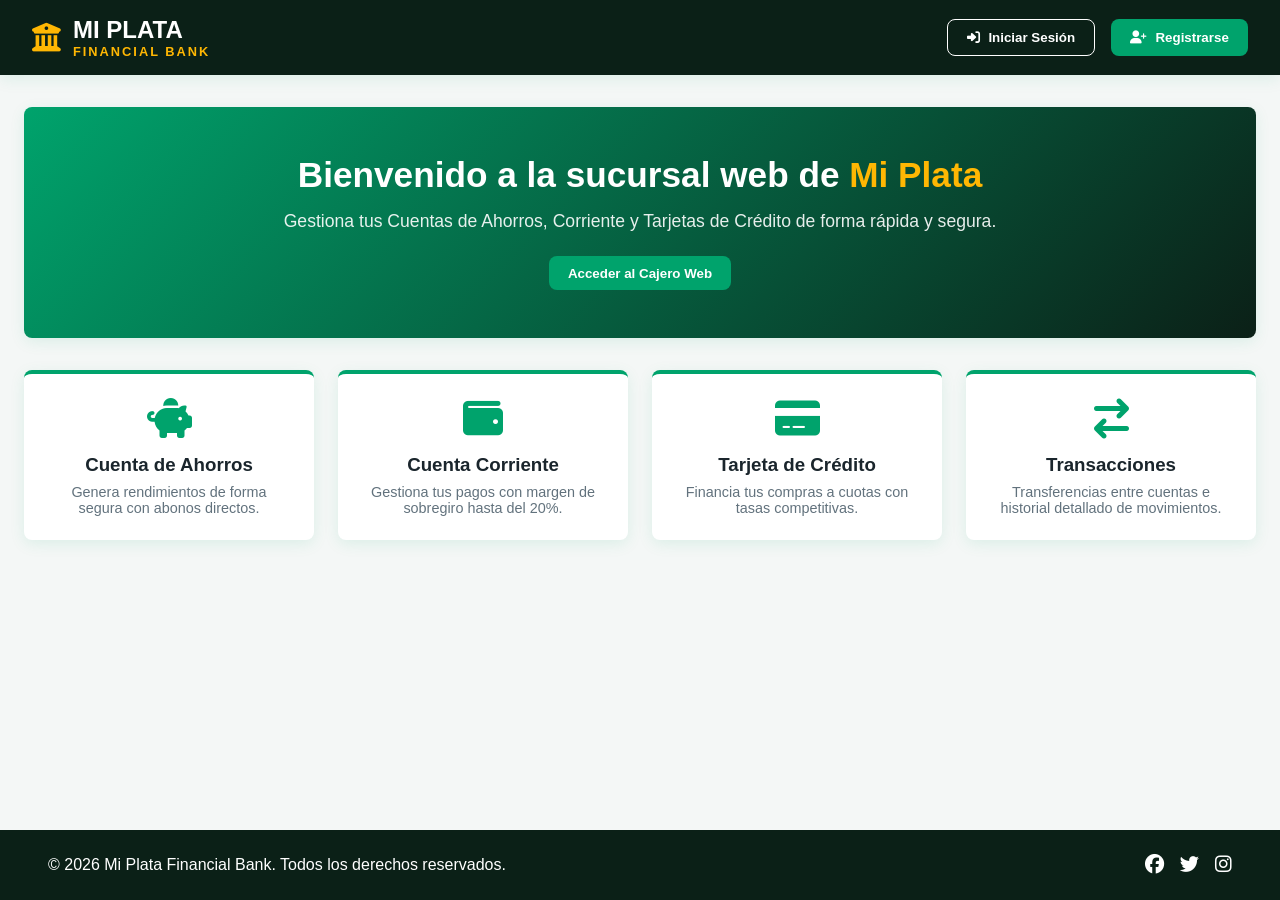
==== index.html @ 76e8a9fe "Agrego HTML y CSS clasificando nuestro color predominante como verde esmeralda" ====
<!DOCTYPE html>
<html lang="es">
<head>
    <meta charset="UTF-8">
    <meta name="viewport" content="width=device-width, initial-scale=1.0">
    <title>Mi Plata - Financial Bank</title>
    <link rel="stylesheet" href="styles.css">
    <!-- Iconos de FontAwesome -->
    <link rel="stylesheet" href="https://cdnjs.cloudflare.com/ajax/libs/font-awesome/6.4.0/css/all.min.css">
</head>
<body>

    <!-- Header / Navbar -->
    <header class="main-header">
        <div class="logo-container">
            <i class="fa-solid fa-building-columns logo-icon"></i>
            <h1>MI PLATA <span>FINANCIAL BANK</span></h1>
        </div>
        <nav class="main-nav">
            <button id="btn-nav-login" class="btn btn-outline"><i class="fa-solid fa-right-to-bracket"></i> Iniciar Sesión</button>
            <button id="btn-nav-register" class="btn btn-primary"><i class="fa-solid fa-user-plus"></i> Registrarse</button>
        </nav>
    </header>

    <!-- Contenido Principal (Landing & App) -->
    <main class="main-container">

        <!-- Banner Principal (Hero - Maqueta Desktop Banner) -->
        <section id="hero-section" class="hero-card">
            <div class="hero-content">
                <h2>Bienvenido a la sucursal web de <span>Mi Plata</span></h2>
                <p>Gestiona tus Cuentas de Ahorros, Corriente y Tarjetas de Crédito de forma rápida y segura.</p>
                <div class="hero-actions">
                    <button class="btn btn-lg btn-primary" onclick="mostrarSeccion('login-section')">Acceder al Cajero Web</button>
                </div>
            </div>
        </section>

        <!-- Grilla de Accesos Rápida (Maqueta: 4 bloques inferiores) -->
        <section id="services-grid" class="services-grid">
            <div class="service-card">
                <i class="fa-solid fa-piggy-bank service-icon"></i>
                <h3>Cuenta de Ahorros</h3>
                <p>Genera rendimientos de forma segura con abonos directos.</p>
            </div>
            <div class="service-card">
                <i class="fa-solid fa-wallet service-icon"></i>
                <h3>Cuenta Corriente</h3>
                <p>Gestiona tus pagos con margen de sobregiro hasta del 20%.</p>
            </div>
            <div class="service-card">
                <i class="fa-solid fa-credit-card service-icon"></i>
                <h3>Tarjeta de Crédito</h3>
                <p>Financia tus compras a cuotas con tasas competitivas.</p>
            </div>
            <div class="service-card">
                <i class="fa-solid fa-arrow-right-arrow-left service-icon"></i>
                <h3>Transacciones</h3>
                <p>Transferencias entre cuentas e historial detallado de movimientos.</p>
            </div>
        </section>

        <!-- Módulo de Autenticación (Login) -->
        <section id="login-section" class="auth-card hidden">
            <h2><i class="fa-solid fa-lock"></i> Iniciar Sesión</h2>
            <form id="form-login">
                <div class="form-group">
                    <label for="login-usuario">Nombre de Usuario</label>
                    <input type="text" id="login-usuario" required placeholder="Ingresa tu usuario">
                </div>
                <div class="form-group">
                    <label for="login-password">Contraseña</label>
                    <input type="password" id="login-password" required placeholder="Ingresa tu contraseña">
                </div>
                <div class="intentos-info">
                    <span>Intentos restantes: <strong id="contador-intentos">3</strong></span>
                </div>
                <button type="submit" class="btn btn-primary btn-block">Ingresar</button>
            </form>
            <p class="auth-switch">¿No tienes cuenta? <a href="#" id="link-to-register">Regístrate aquí</a></p>
        </section>

        <!-- Módulo de Registro -->
        <section id="register-section" class="auth-card hidden">
            <h2><i class="fa-solid fa-user-plus"></i> Registro de Cliente</h2>
            <form id="form-register">
                <div class="form-group">
                    <label for="reg-nombre">Nombre Completo</label>
                    <input type="text" id="reg-nombre" required placeholder="Ej: Juan Pérez">
                </div>
                <div class="form-group">
                    <label for="reg-id">Número de Identificación (Cédula / Pasaporte)</label>
                    <input type="text" id="reg-id" required placeholder="Ej: 1012345678">
                </div>
                <div class="form-group">
                    <label for="reg-celular">Teléfono Celular</label>
                    <input type="tel" id="reg-celular" required placeholder="Ej: 3001234567">
                </div>
                <div class="form-group">
                    <label for="reg-usuario">Nombre de Usuario</label>
                    <input type="text" id="reg-usuario" required placeholder="Crea un usuario único">
                </div>
                <div class="form-group">
                    <label for="reg-password">Contraseña</label>
                    <input type="password" id="reg-password" required placeholder="Mínimo 4 caracteres">
                </div>
                <div class="form-group">
                    <label for="reg-password-confirm">Confirmar Contraseña</label>
                    <input type="password" id="reg-password-confirm" required placeholder="Repite tu contraseña">
                </div>
                <button type="submit" class="btn btn-primary btn-block">Crear Cuenta Bancaria</button>
            </form>
            <p class="auth-switch">¿Ya tienes cuenta? <a href="#" id="link-to-login">Inicia sesión</a></p>
        </section>

        <!-- Panel del Cajero (Transacciones) -->
        <section id="cajero-section" class="cajero-container hidden">
            <div class="welcome-header">
                <h2>Bienvenido, <span id="cliente-nombre-display">Usuario</span></h2>
                <button id="btn-logout" class="btn btn-danger btn-sm"><i class="fa-solid fa-power-off"></i> Cerrar Sesión</button>
            </div>

            <!-- Resumen de Productos -->
            <div class="productos-grid">
                <div class="producto-card">
                    <h3>Cuenta de Ahorros</h3>
                    <p class="producto-numero" id="ahorros-num">N° --</p>
                    <p class="producto-saldo">Saldo: <strong id="ahorros-saldo">$0.00</strong></p>
                </div>
                <div class="producto-card">
                    <h3>Cuenta Corriente</h3>
                    <p class="producto-numero" id="corriente-num">N° --</p>
                    <p class="producto-saldo">Saldo: <strong id="corriente-saldo">$0.00</strong></p>
                </div>
                <div class="producto-card">
                    <h3>Tarjeta de Crédito</h3>
                    <p class="producto-numero" id="tarjeta-num">N° --</p>
                    <p class="producto-saldo">Deuda: <strong id="tarjeta-deuda">$0.00</strong> / Cupo: <span id="tarjeta-cupo">$0.00</span></p>
                </div>
            </div>

            <!-- Menú de Operaciones -->
            <div class="operaciones-panel">
                <h3>Panel de Operaciones</h3>
                <div class="operaciones-buttons">
                    <button class="btn btn-secondary" onclick="mostrarOperacion('consignar')"><i class="fa-solid fa-money-bill-wave"></i> Consignar</button>
                    <button class="btn btn-secondary" onclick="mostrarOperacion('retirar')"><i class="fa-solid fa-hand-holding-dollar"></i> Retirar</button>
                    <button class="btn btn-secondary" onclick="mostrarOperacion('transferir')"><i class="fa-solid fa-arrows-rotate"></i> Transferir</button>
                    <button class="btn btn-secondary" onclick="mostrarOperacion('compra-tarjeta')"><i class="fa-solid fa-cart-shopping"></i> Comprar con Tarjeta</button>
                    <button class="btn btn-secondary" onclick="mostrarOperacion('movimientos')"><i class="fa-solid fa-list-check"></i> Ver Movimientos</button>
                </div>
            </div>

            <!-- Area Dinámica de Formularios de Operación -->
            <div id="operacion-area" class="operacion-card hidden">
                <!-- Se llena dinámicamente con JavaScript -->
            </div>

            <!-- Contenedor del Historial de Movimientos -->
            <div id="historial-area" class="historial-card hidden">
                <h3>Historial de Movimientos</h3>
                <div class="table-responsive">
                    <table class="table">
                        <thead>
                            <tr>
                                <th>Fecha y Hora</th>
                                <th>Tipo de Transacción</th>
                                <th>Monto</th>
                            </tr>
                        </thead>
                        <tbody id="tabla-movimientos-body">
                            <!-- Filas inyectadas con JS -->
                        </tbody>
                    </table>
                </div>
            </div>
        </section>

    </main>

    <!-- Footer Corporativo -->
    <footer class="main-footer">
        <p>&copy; 2026 Mi Plata Financial Bank. Todos los derechos reservados.</p>
        <div class="social-links">
            <a href="#"><i class="fa-brands fa-facebook"></i></a>
            <a href="#"><i class="fa-brands fa-twitter"></i></a>
            <a href="#"><i class="fa-brands fa-instagram"></i></a>
        </div>
    </footer>

    <!-- Scripts JS -->
    <script src="js/models.js"></script>
    <script src="js/app.js"></script>
</body>
</html>
---- styles.css ----
/* Variables de Color - Paleta Mi Plata Esmeralda Cohesiva */
:root {
    --primary-color: #00A36C;         /* Tu verde esmeralda principal */
    --primary-hover: #008055;         /* Verde oscuro al pasar el cursor */
    --secondary-color: #FFB703;       /* Dorado/Ámbar para detalles/tarjetas */
    --accent-color: #00C885;          /* Verde brillante para resaltados */
    
    /* CAMBIO AQUÍ: Verde noche profundo en lugar de azul */
    --dark-bg: #0B2017;               /* Fondo del Header y Footer */
    
    --light-bg: #F4F7F6;              /* Fondo general de la página */
    --card-bg: #FFFFFF;               /* Fondo de tarjetas */
    --text-color: #1A252C;            /* Texto principal */
    --text-light: #62727D;           /* Texto secundario */
    --success-color: #2A9D8F;         /* Éxito */
    --danger-color: #E76F51;          /* Errores/Bloqueos */
    --border-radius: 8px;
    --shadow: 0 4px 15px rgba(0, 163, 108, 0.1);
}

* {
    margin: 0;
    padding: 0;
    box-sizing: border-box;
    font-family: 'Segoe UI', Tahoma, Geneva, Verdana, sans-serif;
}

body {
    background-color: var(--light-bg);
    color: var(--text-color);
    display: flex;
    flex-direction: column;
    min-height: 100vh;
}

/* Header / Navigation */
.main-header {
    background-color: var(--dark-bg);
    color: white;
    padding: 1rem 2rem;
    display: flex;
    justify-content: space-between;
    align-items: center;
    box-shadow: var(--shadow);
}

.logo-container {
    display: flex;
    align-items: center;
    gap: 0.75rem;
}

.logo-icon {
    font-size: 1.8rem;
    color: var(--secondary-color);
}

.logo-container h1 {
    font-size: 1.5rem;
    font-weight: 700;
}

.logo-container h1 span {
    font-size: 0.8rem;
    display: block;
    color: var(--secondary-color);
    letter-spacing: 2px;
}

.main-nav {
    display: flex;
    gap: 1rem;
}

/* Botones */
.btn {
    padding: 0.6rem 1.2rem;
    border: none;
    border-radius: var(--border-radius);
    font-weight: 600;
    cursor: pointer;
    transition: all 0.3s ease;
    display: inline-flex;
    align-items: center;
    gap: 0.5rem;
}

.btn-primary { background-color: var(--primary-color); color: white; }
.btn-primary:hover { background-color: #05101b; }

.btn-secondary { background-color: var(--accent-color); color: white; }
.btn-secondary:hover { background-color: #d88239; }

.btn-outline { background-color: transparent; border: 1px solid white; color: white; }
.btn-outline:hover { background-color: white; color: var(--dark-bg); }

.btn-danger { background-color: var(--danger-color); color: white; }

.btn-block { width: 100%; justify-content: center; }

/* Layout Principal */
.main-container {
    flex: 1;
    max-width: 1400px;
    width: 100%;
    margin: 2rem auto;
    padding: 0 1.5rem;
}

/* Hero Section (Banner) */
.hero-card {
    background: linear-gradient(135deg, var(--primary-color), var(--dark-bg));
    color: white;
    padding: 3rem;
    border-radius: var(--border-radius);
    text-align: center;
    margin-bottom: 2rem;
    box-shadow: var(--shadow);
}

.hero-content h2 { font-size: 2.2rem; margin-bottom: 1rem; }
.hero-content h2 span { color: var(--secondary-color); }
.hero-content p { font-size: 1.1rem; margin-bottom: 1.5rem; opacity: 0.9; }

/* Grilla de Servicios (4 Bloques según maqueta) */
.services-grid {
    display: grid;
    grid-template-columns: repeat(4, 1fr);
    gap: 1.5rem;
    margin-bottom: 2rem;
}

.service-card {
    background-color: var(--card-bg);
    padding: 1.5rem;
    border-radius: var(--border-radius);
    text-align: center;
    box-shadow: var(--shadow);
    border-top: 4px solid var(--primary-color);
}

.service-icon {
    font-size: 2.5rem;
    color: var(--primary-color);
    margin-bottom: 1rem;
}

.service-card h3 { margin-bottom: 0.5rem; }
.service-card p { color: var(--text-light); font-size: 0.9rem; }

/* Módulos de Autenticación */
.auth-card {
    max-width: 450px;
    margin: 2rem auto;
    background-color: var(--card-bg);
    padding: 2.5rem;
    border-radius: var(--border-radius);
    box-shadow: var(--shadow);
}

.auth-card h2 { text-align: center; margin-bottom: 1.5rem; color: var(--primary-color); }

.form-group { margin-bottom: 1.2rem; }
.form-group label { display: block; margin-bottom: 0.4rem; font-weight: 600; font-size: 0.9rem; }
.form-group input, .form-group select {
    width: 100%;
    padding: 0.75rem;
    border: 1px solid #ccc;
    border-radius: var(--border-radius);
    font-size: 1rem;
}

.intentos-info { text-align: right; margin-bottom: 1rem; font-size: 0.85rem; color: var(--danger-color); }
.auth-switch { text-align: center; margin-top: 1rem; font-size: 0.9rem; }

/* Cajero Web / Dashboard */
.cajero-container { display: flex; flex-direction: column; gap: 1.5rem; }

.welcome-header {
    display: flex;
    justify-content: space-between;
    align-items: center;
    background: var(--card-bg);
    padding: 1rem 1.5rem;
    border-radius: var(--border-radius);
    box-shadow: var(--shadow);
}

.productos-grid {
    display: grid;
    grid-template-columns: repeat(3, 1fr);
    gap: 1.5rem;
}

.producto-card {
    background: var(--card-bg);
    padding: 1.5rem;
    border-radius: var(--border-radius);
    box-shadow: var(--shadow);
    border-left: 5px solid var(--accent-color);
}

.operaciones-panel {
    background: var(--card-bg);
    padding: 1.5rem;
    border-radius: var(--border-radius);
    box-shadow: var(--shadow);
}

.operaciones-buttons {
    display: flex;
    gap: 1rem;
    flex-wrap: wrap;
    margin-top: 1rem;
}

.operacion-card, .historial-card {
    background: var(--card-bg);
    padding: 1.5rem;
    border-radius: var(--border-radius);
    box-shadow: var(--shadow);
}

.table {
    width: 100%;
    border-collapse: collapse;
    margin-top: 1rem;
}

.table th, .table td {
    padding: 0.75rem;
    border-bottom: 1px solid #eee;
    text-align: left;
}

.table th { background-color: var(--light-bg); }

.hidden { display: none !important; }

/* Footer */
.main-footer {
    background-color: var(--dark-bg);
    color: white;
    text-align: center;
    padding: 1.5rem;
    margin-top: auto;
    display: flex;
    justify-content: space-between;
    align-items: center;
    padding: 1.5rem 3rem;
}

.social-links { display: flex; gap: 1rem; }
.social-links a { color: white; font-size: 1.2rem; }

/* ====================================================== */
/* RESPONSIVIDAD SEGÚN MAQUETA (Desktop, Tablet, Smartphone) */
/* ====================================================== */

/* Tablet (hasta 786px) - Según imagen adjunta */
@media (max-width: 786px) {
    .services-grid { grid-template-columns: repeat(2, 1fr); }
    .productos-grid { grid-template-columns: 1fr; }
    .main-header { flex-direction: column; gap: 1rem; text-align: center; }
    .main-footer { flex-direction: column; gap: 1rem; }
}

/* Smartphone (hasta 460px) - Según imagen adjunta */
@media (max-width: 460px) {
    .services-grid { grid-template-columns: 1fr; }
    .operaciones-buttons { flex-direction: column; }
    .operaciones-buttons .btn { width: 100%; }
    .hero-card { padding: 1.5rem; }
    .hero-content h2 { font-size: 1.5rem; }
}
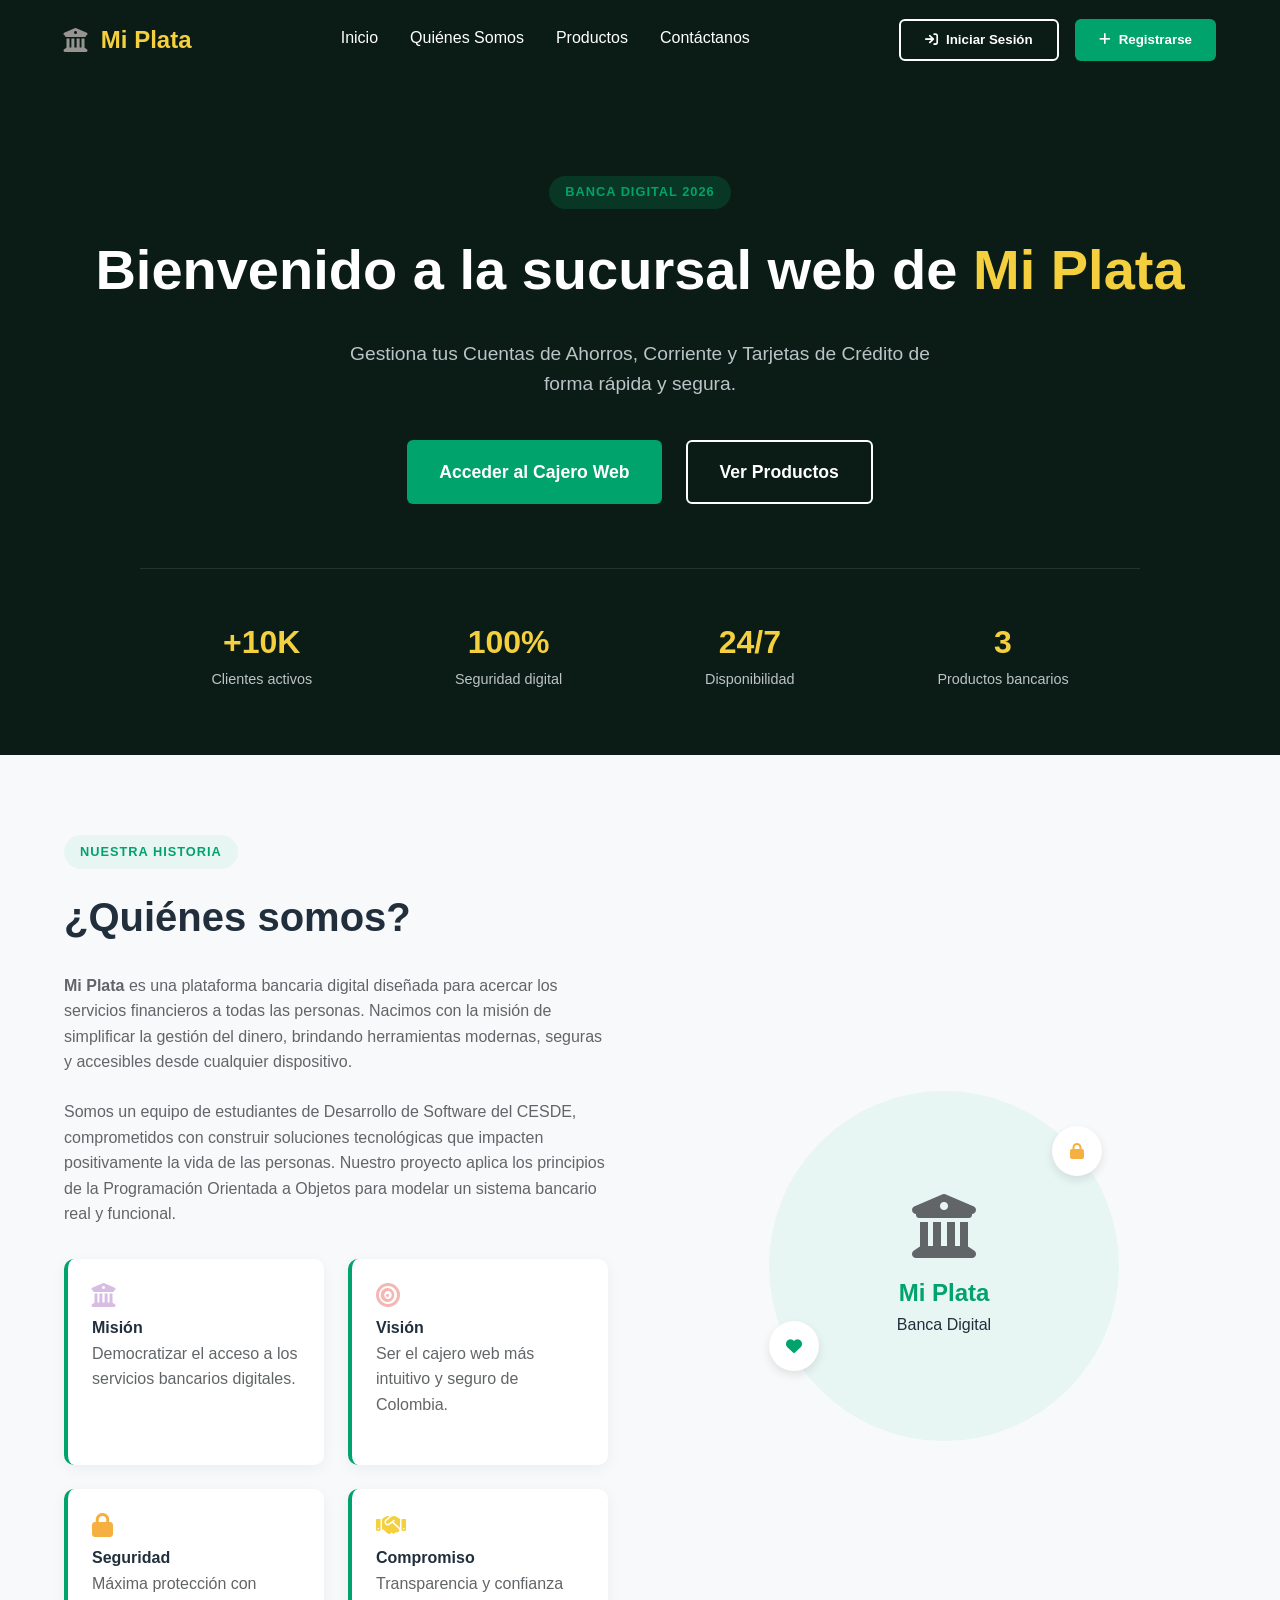
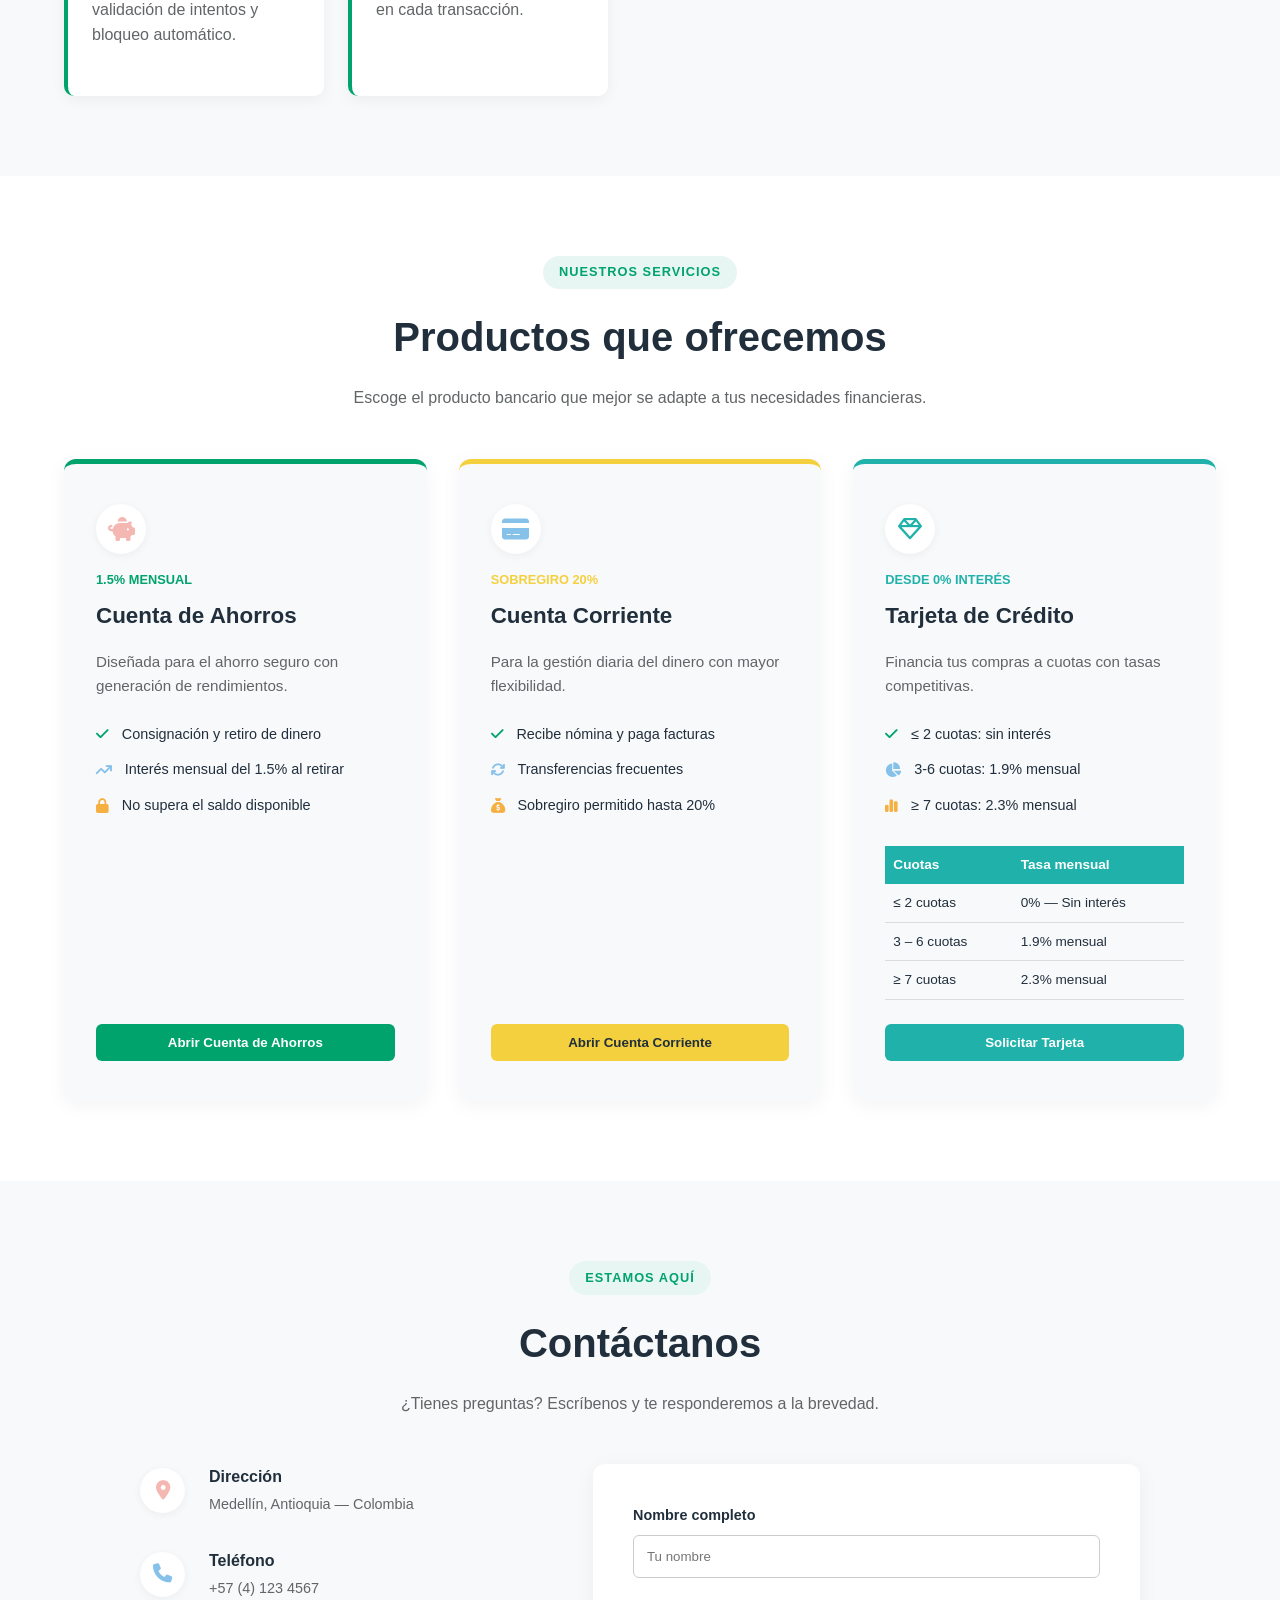
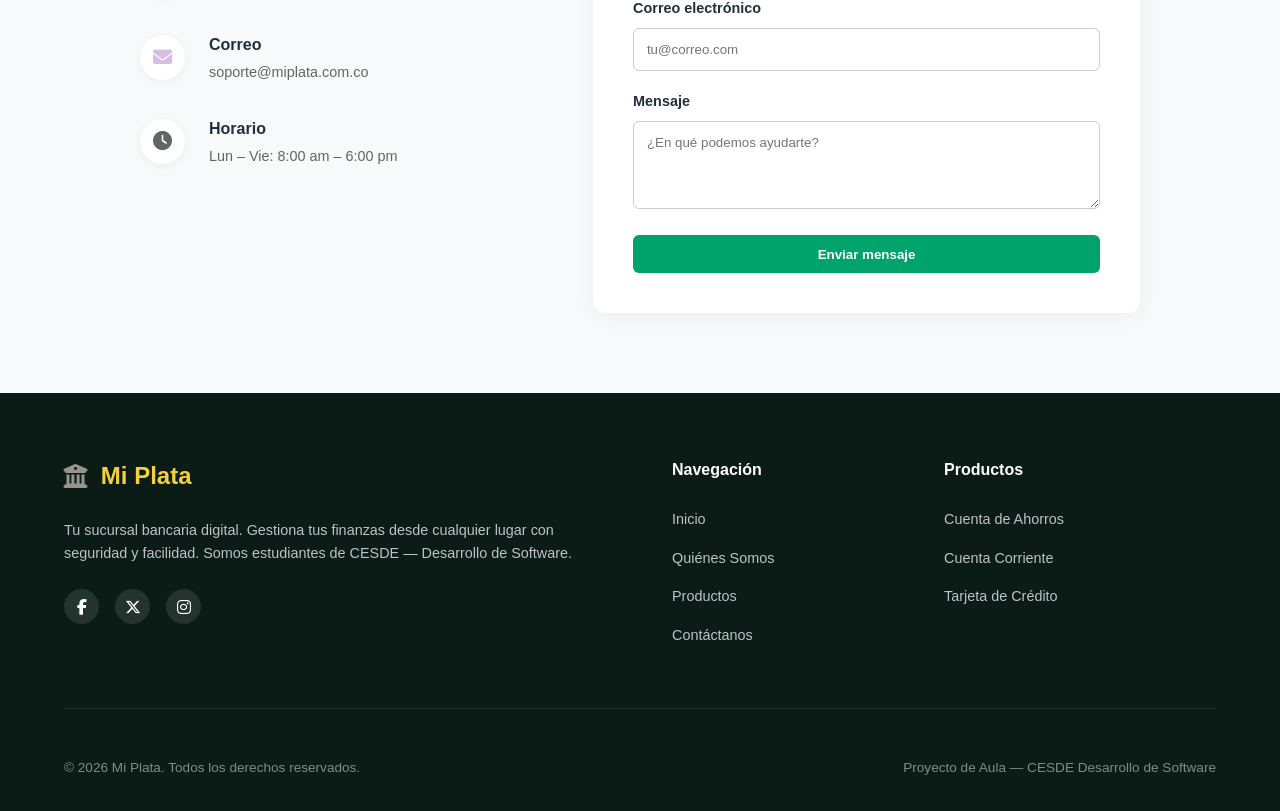
==== commit 173fdd48: "Modificacion de codigo html y estilos CSS" ====
--- a/index.html
+++ b/index.html
@@ -3,192 +3,272 @@
 <head>
     <meta charset="UTF-8">
     <meta name="viewport" content="width=device-width, initial-scale=1.0">
-    <title>Mi Plata - Financial Bank</title>
+    <title>Mi Plata - Banca Digital</title>
     <link rel="stylesheet" href="styles.css">
-    <!-- Iconos de FontAwesome -->
+    <!-- FontAwesome para los íconos idénticos al Figma -->
     <link rel="stylesheet" href="https://cdnjs.cloudflare.com/ajax/libs/font-awesome/6.4.0/css/all.min.css">
 </head>
 <body>
 
-    <!-- Header / Navbar -->
-    <header class="main-header">
-        <div class="logo-container">
-            <i class="fa-solid fa-building-columns logo-icon"></i>
-            <h1>MI PLATA <span>FINANCIAL BANK</span></h1>
-        </div>
-        <nav class="main-nav">
-            <button id="btn-nav-login" class="btn btn-outline"><i class="fa-solid fa-right-to-bracket"></i> Iniciar Sesión</button>
-            <button id="btn-nav-register" class="btn btn-primary"><i class="fa-solid fa-user-plus"></i> Registrarse</button>
+    <!-- NAVEGACIÓN -->
+    <header class="navbar">
+        <div class="logo">
+            <i class="fa-solid fa-building-columns"></i>
+            <span>Mi Plata</span>
+        </div>
+        <nav class="nav-links">
+            <a href="#inicio">Inicio</a>
+            <a href="#quienes-somos">Quiénes Somos</a>
+            <a href="#productos">Productos</a>
+            <a href="#contactanos">Contáctanos</a>
         </nav>
+        <div class="nav-buttons">
+            <button class="btn btn-outline" id="btn-iniciar-sesion"><i class="fa-solid fa-arrow-right-to-bracket"></i> Iniciar Sesión</button>
+            <button class="btn btn-primary" id="btn-registrarse"><i class="fa-solid fa-plus"></i> Registrarse</button>
+        </div>
     </header>
 
-    <!-- Contenido Principal (Landing & App) -->
-    <main class="main-container">
-
-        <!-- Banner Principal (Hero - Maqueta Desktop Banner) -->
-        <section id="hero-section" class="hero-card">
+    <!-- CONTENEDOR PRINCIPAL (Landing Page) -->
+    <main id="landing-page">
+        
+        <!-- SECCIÓN: INICIO (Hero) -->
+        <section id="inicio" class="hero-section">
             <div class="hero-content">
-                <h2>Bienvenido a la sucursal web de <span>Mi Plata</span></h2>
+                <span class="badge badge-dark">BANCA DIGITAL 2026</span>
+                <h1>Bienvenido a la sucursal web de <span>Mi Plata</span></h1>
                 <p>Gestiona tus Cuentas de Ahorros, Corriente y Tarjetas de Crédito de forma rápida y segura.</p>
                 <div class="hero-actions">
-                    <button class="btn btn-lg btn-primary" onclick="mostrarSeccion('login-section')">Acceder al Cajero Web</button>
-                </div>
-            </div>
-        </section>
-
-        <!-- Grilla de Accesos Rápida (Maqueta: 4 bloques inferiores) -->
-        <section id="services-grid" class="services-grid">
-            <div class="service-card">
-                <i class="fa-solid fa-piggy-bank service-icon"></i>
-                <h3>Cuenta de Ahorros</h3>
-                <p>Genera rendimientos de forma segura con abonos directos.</p>
-            </div>
-            <div class="service-card">
-                <i class="fa-solid fa-wallet service-icon"></i>
-                <h3>Cuenta Corriente</h3>
-                <p>Gestiona tus pagos con margen de sobregiro hasta del 20%.</p>
-            </div>
-            <div class="service-card">
-                <i class="fa-solid fa-credit-card service-icon"></i>
-                <h3>Tarjeta de Crédito</h3>
-                <p>Financia tus compras a cuotas con tasas competitivas.</p>
-            </div>
-            <div class="service-card">
-                <i class="fa-solid fa-arrow-right-arrow-left service-icon"></i>
-                <h3>Transacciones</h3>
-                <p>Transferencias entre cuentas e historial detallado de movimientos.</p>
-            </div>
-        </section>
-
-        <!-- Módulo de Autenticación (Login) -->
-        <section id="login-section" class="auth-card hidden">
-            <h2><i class="fa-solid fa-lock"></i> Iniciar Sesión</h2>
-            <form id="form-login">
-                <div class="form-group">
-                    <label for="login-usuario">Nombre de Usuario</label>
-                    <input type="text" id="login-usuario" required placeholder="Ingresa tu usuario">
-                </div>
-                <div class="form-group">
-                    <label for="login-password">Contraseña</label>
-                    <input type="password" id="login-password" required placeholder="Ingresa tu contraseña">
-                </div>
-                <div class="intentos-info">
-                    <span>Intentos restantes: <strong id="contador-intentos">3</strong></span>
-                </div>
-                <button type="submit" class="btn btn-primary btn-block">Ingresar</button>
-            </form>
-            <p class="auth-switch">¿No tienes cuenta? <a href="#" id="link-to-register">Regístrate aquí</a></p>
-        </section>
-
-        <!-- Módulo de Registro -->
-        <section id="register-section" class="auth-card hidden">
-            <h2><i class="fa-solid fa-user-plus"></i> Registro de Cliente</h2>
-            <form id="form-register">
-                <div class="form-group">
-                    <label for="reg-nombre">Nombre Completo</label>
-                    <input type="text" id="reg-nombre" required placeholder="Ej: Juan Pérez">
-                </div>
-                <div class="form-group">
-                    <label for="reg-id">Número de Identificación (Cédula / Pasaporte)</label>
-                    <input type="text" id="reg-id" required placeholder="Ej: 1012345678">
-                </div>
-                <div class="form-group">
-                    <label for="reg-celular">Teléfono Celular</label>
-                    <input type="tel" id="reg-celular" required placeholder="Ej: 3001234567">
-                </div>
-                <div class="form-group">
-                    <label for="reg-usuario">Nombre de Usuario</label>
-                    <input type="text" id="reg-usuario" required placeholder="Crea un usuario único">
-                </div>
-                <div class="form-group">
-                    <label for="reg-password">Contraseña</label>
-                    <input type="password" id="reg-password" required placeholder="Mínimo 4 caracteres">
-                </div>
-                <div class="form-group">
-                    <label for="reg-password-confirm">Confirmar Contraseña</label>
-                    <input type="password" id="reg-password-confirm" required placeholder="Repite tu contraseña">
-                </div>
-                <button type="submit" class="btn btn-primary btn-block">Crear Cuenta Bancaria</button>
-            </form>
-            <p class="auth-switch">¿Ya tienes cuenta? <a href="#" id="link-to-login">Inicia sesión</a></p>
-        </section>
-
-        <!-- Panel del Cajero (Transacciones) -->
-        <section id="cajero-section" class="cajero-container hidden">
-            <div class="welcome-header">
-                <h2>Bienvenido, <span id="cliente-nombre-display">Usuario</span></h2>
-                <button id="btn-logout" class="btn btn-danger btn-sm"><i class="fa-solid fa-power-off"></i> Cerrar Sesión</button>
-            </div>
-
-            <!-- Resumen de Productos -->
-            <div class="productos-grid">
-                <div class="producto-card">
+                    <button class="btn btn-primary btn-lg">Acceder al Cajero Web</button>
+                    <a href="#productos" class="btn btn-outline btn-lg">Ver Productos</a>
+                </div>
+            </div>
+            
+            <div class="hero-stats">
+                <div class="stat-item">
+                    <h3>+10K</h3>
+                    <p>Clientes activos</p>
+                </div>
+                <div class="stat-item">
+                    <h3>100%</h3>
+                    <p>Seguridad digital</p>
+                </div>
+                <div class="stat-item">
+                    <h3>24/7</h3>
+                    <p>Disponibilidad</p>
+                </div>
+                <div class="stat-item">
+                    <h3>3</h3>
+                    <p>Productos bancarios</p>
+                </div>
+            </div>
+        </section>
+
+        <!-- SECCIÓN: QUIÉNES SOMOS -->
+        <section id="quienes-somos" class="about-section">
+            <div class="about-container">
+                <div class="about-text">
+                    <span class="badge badge-light">NUESTRA HISTORIA</span>
+                    <h2>¿Quiénes somos?</h2>
+                    <p><strong>Mi Plata</strong> es una plataforma bancaria digital diseñada para acercar los servicios financieros a todas las personas. Nacimos con la misión de simplificar la gestión del dinero, brindando herramientas modernas, seguras y accesibles desde cualquier dispositivo.</p>
+                    <p>Somos un equipo de estudiantes de Desarrollo de Software del CESDE, comprometidos con construir soluciones tecnológicas que impacten positivamente la vida de las personas. Nuestro proyecto aplica los principios de la Programación Orientada a Objetos para modelar un sistema bancario real y funcional.</p>
+                    
+                    <div class="features-grid">
+                        <div class="feature-card">
+                            <i class="fa-solid fa-building-columns feature-icon"></i>
+                            <h4>Misión</h4>
+                            <p>Democratizar el acceso a los servicios bancarios digitales.</p>
+                        </div>
+                        <div class="feature-card">
+                            <i class="fa-solid fa-bullseye feature-icon"></i>
+                            <h4>Visión</h4>
+                            <p>Ser el cajero web más intuitivo y seguro de Colombia.</p>
+                        </div>
+                        <div class="feature-card">
+                            <i class="fa-solid fa-lock feature-icon"></i>
+                            <h4>Seguridad</h4>
+                            <p>Máxima protección con validación de intentos y bloqueo automático.</p>
+                        </div>
+                        <div class="feature-card">
+                            <i class="fa-solid fa-handshake feature-icon"></i>
+                            <h4>Compromiso</h4>
+                            <p>Transparencia y confianza en cada transacción.</p>
+                        </div>
+                    </div>
+                </div>
+                <div class="about-image">
+                    <div class="circle-graphic">
+                        <div class="icon-float icon-lock"><i class="fa-solid fa-lock"></i></div>
+                        <div class="icon-float icon-heart"><i class="fa-solid fa-heart"></i></div>
+                        <i class="fa-solid fa-building-columns center-icon"></i>
+                        <h3>Mi Plata</h3>
+                        <p>Banca Digital</p>
+                    </div>
+                </div>
+            </div>
+        </section>
+
+        <!-- SECCIÓN: PRODUCTOS -->
+        <section id="productos" class="products-section">
+            <div class="section-header text-center">
+                <span class="badge badge-light">NUESTROS SERVICIOS</span>
+                <h2>Productos que ofrecemos</h2>
+                <p>Escoge el producto bancario que mejor se adapte a tus necesidades financieras.</p>
+            </div>
+            
+            <div class="products-grid">
+                <!-- Cuenta de Ahorros -->
+                <div class="product-card card-ahorros">
+                    <div class="product-icon icon-pink"><i class="fa-solid fa-piggy-bank"></i></div>
+                    <span class="product-subtitle text-green">1.5% MENSUAL</span>
                     <h3>Cuenta de Ahorros</h3>
-                    <p class="producto-numero" id="ahorros-num">N° --</p>
-                    <p class="producto-saldo">Saldo: <strong id="ahorros-saldo">$0.00</strong></p>
-                </div>
-                <div class="producto-card">
+                    <p>Diseñada para el ahorro seguro con generación de rendimientos.</p>
+                    <ul class="product-features">
+                        <li><i class="fa-solid fa-check text-green"></i> Consignación y retiro de dinero</li>
+                        <li><i class="fa-solid fa-arrow-trend-up text-blue"></i> Interés mensual del 1.5% al retirar</li>
+                        <li><i class="fa-solid fa-lock text-orange"></i> No supera el saldo disponible</li>
+                    </ul>
+                    <button class="btn btn-primary btn-block mt-auto">Abrir Cuenta de Ahorros</button>
+                </div>
+
+                <!-- Cuenta Corriente -->
+                <div class="product-card card-corriente">
+                    <div class="product-icon icon-blue"><i class="fa-solid fa-credit-card"></i></div>
+                    <span class="product-subtitle text-yellow">SOBREGIRO 20%</span>
                     <h3>Cuenta Corriente</h3>
-                    <p class="producto-numero" id="corriente-num">N° --</p>
-                    <p class="producto-saldo">Saldo: <strong id="corriente-saldo">$0.00</strong></p>
-                </div>
-                <div class="producto-card">
+                    <p>Para la gestión diaria del dinero con mayor flexibilidad.</p>
+                    <ul class="product-features">
+                        <li><i class="fa-solid fa-check text-green"></i> Recibe nómina y paga facturas</li>
+                        <li><i class="fa-solid fa-arrows-rotate text-blue"></i> Transferencias frecuentes</li>
+                        <li><i class="fa-solid fa-sack-dollar text-orange"></i> Sobregiro permitido hasta 20%</li>
+                    </ul>
+                    <button class="btn btn-yellow btn-block mt-auto">Abrir Cuenta Corriente</button>
+                </div>
+
+                <!-- Tarjeta de Crédito -->
+                <div class="product-card card-tarjeta">
+                    <div class="product-icon icon-teal"><i class="fa-regular fa-gem"></i></div>
+                    <span class="product-subtitle text-teal">DESDE 0% INTERÉS</span>
                     <h3>Tarjeta de Crédito</h3>
-                    <p class="producto-numero" id="tarjeta-num">N° --</p>
-                    <p class="producto-saldo">Deuda: <strong id="tarjeta-deuda">$0.00</strong> / Cupo: <span id="tarjeta-cupo">$0.00</span></p>
-                </div>
-            </div>
-
-            <!-- Menú de Operaciones -->
-            <div class="operaciones-panel">
-                <h3>Panel de Operaciones</h3>
-                <div class="operaciones-buttons">
-                    <button class="btn btn-secondary" onclick="mostrarOperacion('consignar')"><i class="fa-solid fa-money-bill-wave"></i> Consignar</button>
-                    <button class="btn btn-secondary" onclick="mostrarOperacion('retirar')"><i class="fa-solid fa-hand-holding-dollar"></i> Retirar</button>
-                    <button class="btn btn-secondary" onclick="mostrarOperacion('transferir')"><i class="fa-solid fa-arrows-rotate"></i> Transferir</button>
-                    <button class="btn btn-secondary" onclick="mostrarOperacion('compra-tarjeta')"><i class="fa-solid fa-cart-shopping"></i> Comprar con Tarjeta</button>
-                    <button class="btn btn-secondary" onclick="mostrarOperacion('movimientos')"><i class="fa-solid fa-list-check"></i> Ver Movimientos</button>
-                </div>
-            </div>
-
-            <!-- Area Dinámica de Formularios de Operación -->
-            <div id="operacion-area" class="operacion-card hidden">
-                <!-- Se llena dinámicamente con JavaScript -->
-            </div>
-
-            <!-- Contenedor del Historial de Movimientos -->
-            <div id="historial-area" class="historial-card hidden">
-                <h3>Historial de Movimientos</h3>
-                <div class="table-responsive">
-                    <table class="table">
-                        <thead>
-                            <tr>
-                                <th>Fecha y Hora</th>
-                                <th>Tipo de Transacción</th>
-                                <th>Monto</th>
-                            </tr>
-                        </thead>
-                        <tbody id="tabla-movimientos-body">
-                            <!-- Filas inyectadas con JS -->
-                        </tbody>
+                    <p>Financia tus compras a cuotas con tasas competitivas.</p>
+                    <ul class="product-features mb-3">
+                        <li><i class="fa-solid fa-check text-green"></i> ≤ 2 cuotas: sin interés</li>
+                        <li><i class="fa-solid fa-chart-pie text-blue"></i> 3-6 cuotas: 1.9% mensual</li>
+                        <li><i class="fa-solid fa-chart-simple text-orange"></i> ≥ 7 cuotas: 2.3% mensual</li>
+                    </ul>
+                    <table class="rates-table">
+                        <tr><th>Cuotas</th><th>Tasa mensual</th></tr>
+                        <tr><td>≤ 2 cuotas</td><td>0% — Sin interés</td></tr>
+                        <tr><td>3 – 6 cuotas</td><td>1.9% mensual</td></tr>
+                        <tr><td>≥ 7 cuotas</td><td>2.3% mensual</td></tr>
                     </table>
+                    <button class="btn btn-teal btn-block mt-auto">Solicitar Tarjeta</button>
+                </div>
+            </div>
+        </section>
+
+        <!-- SECCIÓN: CONTÁCTANOS -->
+        <section id="contactanos" class="contact-section">
+            <div class="section-header text-center">
+                <span class="badge badge-light">ESTAMOS AQUÍ</span>
+                <h2>Contáctanos</h2>
+                <p>¿Tienes preguntas? Escríbenos y te responderemos a la brevedad.</p>
+            </div>
+
+            <div class="contact-container">
+                <div class="contact-info">
+                    <div class="info-item">
+                        <div class="info-icon text-pink"><i class="fa-solid fa-location-dot"></i></div>
+                        <div>
+                            <h4>Dirección</h4>
+                            <p>Medellín, Antioquia — Colombia</p>
+                        </div>
+                    </div>
+                    <div class="info-item">
+                        <div class="info-icon text-blue"><i class="fa-solid fa-phone"></i></div>
+                        <div>
+                            <h4>Teléfono</h4>
+                            <p>+57 (4) 123 4567</p>
+                        </div>
+                    </div>
+                    <div class="info-item">
+                        <div class="info-icon text-purple"><i class="fa-solid fa-envelope"></i></div>
+                        <div>
+                            <h4>Correo</h4>
+                            <p>soporte@miplata.com.co</p>
+                        </div>
+                    </div>
+                    <div class="info-item">
+                        <div class="info-icon text-gray"><i class="fa-solid fa-clock"></i></div>
+                        <div>
+                            <h4>Horario</h4>
+                            <p>Lun – Vie: 8:00 am – 6:00 pm</p>
+                        </div>
+                    </div>
+                </div>
+
+                <div class="contact-form-card">
+                    <form id="form-contacto">
+                        <div class="form-group">
+                            <label>Nombre completo</label>
+                            <input type="text" placeholder="Tu nombre">
+                        </div>
+                        <div class="form-group">
+                            <label>Correo electrónico</label>
+                            <input type="email" placeholder="tu@correo.com">
+                        </div>
+                        <div class="form-group">
+                            <label>Mensaje</label>
+                            <textarea rows="4" placeholder="¿En qué podemos ayudarte?"></textarea>
+                        </div>
+                        <button type="button" class="btn btn-primary btn-block">Enviar mensaje</button>
+                    </form>
                 </div>
             </div>
         </section>
 
     </main>
 
-    <!-- Footer Corporativo -->
+    <!-- FOOTER -->
     <footer class="main-footer">
-        <p>&copy; 2026 Mi Plata Financial Bank. Todos los derechos reservados.</p>
-        <div class="social-links">
-            <a href="#"><i class="fa-brands fa-facebook"></i></a>
-            <a href="#"><i class="fa-brands fa-twitter"></i></a>
-            <a href="#"><i class="fa-brands fa-instagram"></i></a>
+        <div class="footer-container">
+            <div class="footer-brand">
+                <div class="logo">
+                    <i class="fa-solid fa-building-columns"></i>
+                    <span>Mi Plata</span>
+                </div>
+                <p>Tu sucursal bancaria digital. Gestiona tus finanzas desde cualquier lugar con seguridad y facilidad. Somos estudiantes de CESDE — Desarrollo de Software.</p>
+                <div class="social-icons">
+                    <a href="#"><i class="fa-brands fa-facebook-f"></i></a>
+                    <a href="#"><i class="fa-brands fa-x-twitter"></i></a>
+                    <a href="#"><i class="fa-brands fa-instagram"></i></a>
+                </div>
+            </div>
+            
+            <div class="footer-links">
+                <h4>Navegación</h4>
+                <ul>
+                    <li><a href="#inicio">Inicio</a></li>
+                    <li><a href="#quienes-somos">Quiénes Somos</a></li>
+                    <li><a href="#productos">Productos</a></li>
+                    <li><a href="#contactanos">Contáctanos</a></li>
+                </ul>
+            </div>
+
+            <div class="footer-links">
+                <h4>Productos</h4>
+                <ul>
+                    <li><a href="#">Cuenta de Ahorros</a></li>
+                    <li><a href="#">Cuenta Corriente</a></li>
+                    <li><a href="#">Tarjeta de Crédito</a></li>
+                </ul>
+            </div>
+        </div>
+        <div class="footer-bottom">
+            <p>&copy; 2026 Mi Plata. Todos los derechos reservados.</p>
+            <p>Proyecto de Aula — CESDE Desarrollo de Software</p>
         </div>
     </footer>
 
-    <!-- Scripts JS -->
     <script src="js/models.js"></script>
     <script src="js/app.js"></script>
 </body>
--- a/styles.css
+++ b/styles.css
@@ -1,23 +1,24 @@
-/* Variables de Color - Paleta Mi Plata Esmeralda Cohesiva */
+/* ================= VARIABLES DE COLOR ================= */
 :root {
-    --primary-color: #00A36C;         /* Tu verde esmeralda principal */
-    --primary-hover: #008055;         /* Verde oscuro al pasar el cursor */
-    --secondary-color: #FFB703;       /* Dorado/Ámbar para detalles/tarjetas */
-    --accent-color: #00C885;          /* Verde brillante para resaltados */
+    --bg-dark: #0A1C15;         /* Verde oscuro fondo Hero/Footer */
+    --bg-light: #F8F9FA;        /* Fondo claro general */
+    --primary: #00A36C;         /* Verde Esmeralda */
+    --primary-hover: #008055;
+    --secondary: #F4D03F;       /* Amarillo/Dorado Mi Plata */
+    --secondary-hover: #D4AC0D;
+    --text-dark: #212F3D;
+    --text-light: #626567;
+    --text-white: #FFFFFF;
     
-    /* CAMBIO AQUÍ: Verde noche profundo en lugar de azul */
-    --dark-bg: #0B2017;               /* Fondo del Header y Footer */
-    
-    --light-bg: #F4F7F6;              /* Fondo general de la página */
-    --card-bg: #FFFFFF;               /* Fondo de tarjetas */
-    --text-color: #1A252C;            /* Texto principal */
-    --text-light: #62727D;           /* Texto secundario */
-    --success-color: #2A9D8F;         /* Éxito */
-    --danger-color: #E76F51;          /* Errores/Bloqueos */
-    --border-radius: 8px;
-    --shadow: 0 4px 15px rgba(0, 163, 108, 0.1);
-}
-
+    /* Colores tarjetas y acentos */
+    --teal: #20B2AA;
+    --pink: #F5B7B1;
+    --blue: #85C1E9;
+    --orange: #F5B041;
+    --purple: #D7BDE2;
+}
+
+/* ================= RESET Y BÁSICOS ================= */
 * {
     margin: 0;
     padding: 0;
@@ -25,251 +26,419 @@
     font-family: 'Segoe UI', Tahoma, Geneva, Verdana, sans-serif;
 }
 
+/* Scroll suave para los enlaces del menú */
+html {
+    scroll-behavior: smooth;
+}
+
 body {
-    background-color: var(--light-bg);
-    color: var(--text-color);
-    display: flex;
-    flex-direction: column;
-    min-height: 100vh;
-}
-
-/* Header / Navigation */
-.main-header {
-    background-color: var(--dark-bg);
-    color: white;
-    padding: 1rem 2rem;
+    background-color: var(--bg-light);
+    color: var(--text-dark);
+    line-height: 1.6;
+}
+
+a { text-decoration: none; }
+ul { list-style: none; }
+
+.text-center { text-align: center; }
+.mt-auto { margin-top: auto; }
+.mb-3 { margin-bottom: 1rem; }
+
+/* Textos de colores */
+.text-green { color: var(--primary); }
+.text-yellow { color: var(--secondary); }
+.text-teal { color: var(--teal); }
+.text-blue { color: var(--blue); }
+.text-orange { color: var(--orange); }
+.text-pink { color: var(--pink); }
+.text-purple { color: var(--purple); }
+.text-gray { color: var(--text-light); }
+
+/* ================= COMPONENTES (Botones y Badges) ================= */
+.btn {
+    padding: 0.7rem 1.5rem;
+    border-radius: 6px;
+    font-weight: 600;
+    cursor: pointer;
+    border: none;
+    display: inline-flex;
+    align-items: center;
+    justify-content: center;
+    gap: 0.5rem;
+    transition: 0.3s;
+}
+
+/* Botón Principal (Registrarse) */
+.btn-primary { 
+    background-color: var(--primary); 
+    color: var(--text-white); 
+    transition: all 0.3s ease; 
+}
+
+.btn-primary:hover { 
+    background-color: var(--primary-hover); 
+    color: var(--secondary); /* Las letras cambian al amarillo corporativo */
+    transform: translateY(-3px); /* Efecto de realce hacia arriba */
+    box-shadow: 0 6px 15px rgba(0, 163, 108, 0.4); /* Sombra verde esmeralda */
+}
+
+/* Botón Secundario / Outline (Iniciar Sesión) */
+.btn-outline { 
+    background-color: transparent; 
+    border: 2px solid var(--text-white); /* Borde un poco más grueso para que resalte la línea */
+    color: var(--text-white); 
+    transition: all 0.3s ease; 
+}
+
+.btn-outline:hover { 
+    background-color: transparent; 
+    color: var(--secondary); /* Las letras cambian a amarillo */
+    border-color: var(--secondary); /* La línea cambia a amarillo */
+    transform: translateY(-3px); /* Efecto de realce hacia arriba */
+    box-shadow: 0 6px 15px rgba(244, 208, 63, 0.2); /* Sombra amarilla suave */
+}
+
+.btn-yellow { background-color: var(--secondary); color: var(--text-dark); }
+.btn-yellow:hover { background-color: var(--secondary-hover); }
+
+.btn-teal { background-color: var(--teal); color: var(--text-white); }
+.btn-teal:hover { background-color: #1A938C; }
+
+.btn-block { width: 100%; }
+.btn-lg { padding: 1rem 2rem; font-size: 1.1rem; }
+
+.badge {
+    padding: 0.4rem 1rem;
+    border-radius: 20px;
+    font-size: 0.8rem;
+    font-weight: 700;
+    letter-spacing: 1px;
+    display: inline-block;
+    margin-bottom: 1rem;
+}
+
+.badge-dark { background-color: rgba(0, 163, 108, 0.2); color: var(--primary); }
+.badge-light { background-color: #E8F6F3; color: var(--primary); }
+
+/* ================= NAVEGACIÓN ================= */
+.navbar {
+    background-color: var(--bg-dark);
+    padding: 1.2rem 4rem;
     display: flex;
     justify-content: space-between;
     align-items: center;
-    box-shadow: var(--shadow);
-}
-
-.logo-container {
+    position: sticky;
+    top: 0;
+    z-index: 1000;
+}
+
+.logo {
     display: flex;
     align-items: center;
-    gap: 0.75rem;
-}
-
-.logo-icon {
-    font-size: 1.8rem;
-    color: var(--secondary-color);
-}
-
-.logo-container h1 {
+    gap: 0.8rem;
+    color: var(--text-white);
     font-size: 1.5rem;
-    font-weight: 700;
-}
-
-.logo-container h1 span {
-    font-size: 0.8rem;
-    display: block;
-    color: var(--secondary-color);
-    letter-spacing: 2px;
-}
-
-.main-nav {
-    display: flex;
-    gap: 1rem;
-}
-
-/* Botones */
-.btn {
-    padding: 0.6rem 1.2rem;
-    border: none;
-    border-radius: var(--border-radius);
-    font-weight: 600;
-    cursor: pointer;
-    transition: all 0.3s ease;
-    display: inline-flex;
+    font-weight: 700;   
+}
+
+.logo i { color: #969491; } 
+.logo span { color: var(--secondary); }
+
+.nav-links {
+    display: flex;
+    gap: 2rem;
+}   
+
+/* --- LÍNEA AMARILLA ANIMADA --- */
+.nav-links a {
+    color: var(--text-white);
+    font-weight: 500;
+    position: relative; 
+    padding-bottom: 5px; 
+    transition: color 0.3s ease;
+}
+
+.nav-links a::after {
+    content: '';
+    position: absolute;
+    left: 0;
+    bottom: 0;
+    width: 0;
+    height: 2px;
+    background-color: var(--secondary); 
+    transition: width 0.3s ease; 
+}
+
+.nav-links a:hover { 
+    color: var(--secondary); 
+}
+
+.nav-links a:hover::after {
+    width: 100%;
+}
+.nav-links a:hover { color: var(--secondary); }
+.nav-buttons { display: flex; gap: 1rem; }
+
+/* ================= SECCIÓN: INICIO (Hero) ================= */
+.hero-section {
+    background-color: var(--bg-dark);
+    padding: 6rem 4rem 4rem;
+    color: var(--text-white);
+    text-align: center;
+}
+
+.hero-content h1 {
+    font-size: 3.5rem;
+    margin-bottom: 1.5rem;
+}
+
+.hero-content h1 span { color: var(--secondary); }
+
+.hero-content p {
+    font-size: 1.2rem;
+    color: #BDC3C7;
+    max-width: 600px;
+    margin: 0 auto 2.5rem;
+}
+
+.hero-actions {
+    display: flex;
+    justify-content: center;
+    gap: 1.5rem;
+    margin-bottom: 4rem;
+}
+
+.hero-stats {
+    display: flex;
+    justify-content: space-around;
+    border-top: 1px solid rgba(255,255,255,0.1);
+    padding-top: 3rem;
+    max-width: 1000px;
+    margin: 0 auto;
+}
+
+.stat-item h3 { color: var(--secondary); font-size: 2rem; }
+.stat-item p { color: #BDC3C7; font-size: 0.9rem; }
+
+/* ================= SECCIÓN: QUIÉNES SOMOS ================= */
+.about-section { padding: 5rem 4rem; background-color: var(--bg-light); }
+.about-container { display: flex; gap: 4rem; align-items: center; max-width: 1200px; margin: 0 auto; }
+
+.about-text { flex: 1; }
+.about-text h2 { font-size: 2.5rem; margin-bottom: 1.5rem; color: var(--text-dark); }
+.about-text p { color: var(--text-light); margin-bottom: 1.5rem; }
+
+.features-grid {
+    display: grid;
+    grid-template-columns: 1fr 1fr;
+    gap: 1.5rem;
+    margin-top: 2rem;
+}
+
+.feature-card {
+    background: white;
+    padding: 1.5rem;
+    border-radius: 10px;
+    box-shadow: 0 4px 15px rgba(0,0,0,0.05);
+    border-left: 4px solid var(--primary);
+}
+
+.feature-icon { font-size: 1.5rem; margin-bottom: 0.5rem; }
+.feature-card:nth-child(1) .feature-icon { color: var(--purple); }
+.feature-card:nth-child(2) .feature-icon { color: var(--pink); }
+.feature-card:nth-child(3) .feature-icon { color: var(--orange); }
+.feature-card:nth-child(4) .feature-icon { color: var(--secondary); }
+
+.about-image {
+    flex: 1;
+    display: flex;
+    justify-content: center;
+}
+
+.circle-graphic {
+    background: #E8F6F3;
+    width: 350px;
+    height: 350px;
+    border-radius: 50%;
+    display: flex;
+    flex-direction: column;
     align-items: center;
-    gap: 0.5rem;
-}
-
-.btn-primary { background-color: var(--primary-color); color: white; }
-.btn-primary:hover { background-color: #05101b; }
-
-.btn-secondary { background-color: var(--accent-color); color: white; }
-.btn-secondary:hover { background-color: #d88239; }
-
-.btn-outline { background-color: transparent; border: 1px solid white; color: white; }
-.btn-outline:hover { background-color: white; color: var(--dark-bg); }
-
-.btn-danger { background-color: var(--danger-color); color: white; }
-
-.btn-block { width: 100%; justify-content: center; }
-
-/* Layout Principal */
-.main-container {
-    flex: 1;
-    max-width: 1400px;
-    width: 100%;
-    margin: 2rem auto;
-    padding: 0 1.5rem;
-}
-
-/* Hero Section (Banner) */
-.hero-card {
-    background: linear-gradient(135deg, var(--primary-color), var(--dark-bg));
-    color: white;
-    padding: 3rem;
-    border-radius: var(--border-radius);
-    text-align: center;
-    margin-bottom: 2rem;
-    box-shadow: var(--shadow);
-}
-
-.hero-content h2 { font-size: 2.2rem; margin-bottom: 1rem; }
-.hero-content h2 span { color: var(--secondary-color); }
-.hero-content p { font-size: 1.1rem; margin-bottom: 1.5rem; opacity: 0.9; }
-
-/* Grilla de Servicios (4 Bloques según maqueta) */
-.services-grid {
-    display: grid;
-    grid-template-columns: repeat(4, 1fr);
-    gap: 1.5rem;
-    margin-bottom: 2rem;
-}
-
-.service-card {
-    background-color: var(--card-bg);
-    padding: 1.5rem;
-    border-radius: var(--border-radius);
-    text-align: center;
-    box-shadow: var(--shadow);
-    border-top: 4px solid var(--primary-color);
-}
-
-.service-icon {
-    font-size: 2.5rem;
-    color: var(--primary-color);
-    margin-bottom: 1rem;
-}
-
-.service-card h3 { margin-bottom: 0.5rem; }
-.service-card p { color: var(--text-light); font-size: 0.9rem; }
-
-/* Módulos de Autenticación */
-.auth-card {
-    max-width: 450px;
-    margin: 2rem auto;
-    background-color: var(--card-bg);
-    padding: 2.5rem;
-    border-radius: var(--border-radius);
-    box-shadow: var(--shadow);
-}
-
-.auth-card h2 { text-align: center; margin-bottom: 1.5rem; color: var(--primary-color); }
-
-.form-group { margin-bottom: 1.2rem; }
-.form-group label { display: block; margin-bottom: 0.4rem; font-weight: 600; font-size: 0.9rem; }
-.form-group input, .form-group select {
-    width: 100%;
-    padding: 0.75rem;
-    border: 1px solid #ccc;
-    border-radius: var(--border-radius);
-    font-size: 1rem;
-}
-
-.intentos-info { text-align: right; margin-bottom: 1rem; font-size: 0.85rem; color: var(--danger-color); }
-.auth-switch { text-align: center; margin-top: 1rem; font-size: 0.9rem; }
-
-/* Cajero Web / Dashboard */
-.cajero-container { display: flex; flex-direction: column; gap: 1.5rem; }
-
-.welcome-header {
-    display: flex;
-    justify-content: space-between;
-    align-items: center;
-    background: var(--card-bg);
-    padding: 1rem 1.5rem;
-    border-radius: var(--border-radius);
-    box-shadow: var(--shadow);
-}
-
-.productos-grid {
+    justify-content: center;
+    position: relative;
+}
+
+.circle-graphic .center-icon { font-size: 4rem; color: var(--text-light); margin-bottom: 1rem; }
+.circle-graphic h3 { color: var(--primary); font-size: 1.5rem; }
+.icon-float {
+    position: absolute;
+    background: white;
+    width: 50px; height: 50px;
+    border-radius: 50%;
+    display: flex; align-items: center; justify-content: center;
+    box-shadow: 0 4px 10px rgba(0,0,0,0.1);
+}
+.icon-lock { top: 10%; right: 5%; color: var(--orange); }
+.icon-heart { bottom: 20%; left: 0; color: var(--primary); }
+
+/* ================= SECCIÓN: PRODUCTOS ================= */
+.products-section { padding: 5rem 4rem; background-color: white; }
+.section-header h2 { font-size: 2.5rem; margin-bottom: 1rem; }
+.section-header p { color: var(--text-light); margin-bottom: 3rem; }
+
+.products-grid {
     display: grid;
     grid-template-columns: repeat(3, 1fr);
-    gap: 1.5rem;
-}
-
-.producto-card {
-    background: var(--card-bg);
-    padding: 1.5rem;
-    border-radius: var(--border-radius);
-    box-shadow: var(--shadow);
-    border-left: 5px solid var(--accent-color);
-}
-
-.operaciones-panel {
-    background: var(--card-bg);
-    padding: 1.5rem;
-    border-radius: var(--border-radius);
-    box-shadow: var(--shadow);
-}
-
-.operaciones-buttons {
-    display: flex;
-    gap: 1rem;
-    flex-wrap: wrap;
-    margin-top: 1rem;
-}
-
-.operacion-card, .historial-card {
-    background: var(--card-bg);
-    padding: 1.5rem;
-    border-radius: var(--border-radius);
-    box-shadow: var(--shadow);
-}
-
-.table {
+    gap: 2rem;
+    max-width: 1200px;
+    margin: 0 auto;
+}
+
+.product-card {
+    background: var(--bg-light);
+    border-radius: 12px;
+    padding: 2.5rem 2rem;
+    box-shadow: 0 4px 20px rgba(0,0,0,0.05);
+    display: flex;
+    flex-direction: column;
+    border-top: 5px solid transparent;
+}
+
+.card-ahorros { border-top-color: var(--primary); }
+.card-corriente { border-top-color: var(--secondary); }
+.card-tarjeta { border-top-color: var(--teal); }
+
+.product-icon {
+    width: 50px; height: 50px;
+    border-radius: 50%;
+    display: flex; align-items: center; justify-content: center;
+    font-size: 1.5rem;
+    margin-bottom: 1rem;
+    background-color: white;
+    box-shadow: 0 2px 8px rgba(0,0,0,0.05);
+}
+
+.icon-pink { color: var(--pink); }
+.icon-blue { color: var(--blue); }
+.icon-teal { color: var(--teal); }
+
+.product-subtitle { font-weight: 700; font-size: 0.8rem; margin-bottom: 0.5rem; display: block; }
+.product-card h3 { margin-bottom: 1rem; font-size: 1.4rem; }
+.product-card p { color: var(--text-light); margin-bottom: 1.5rem; font-size: 0.95rem; }
+
+.product-features li {
+    margin-bottom: 0.8rem;
+    font-size: 0.9rem;
+    color: var(--text-dark);
+    display: flex;
+    align-items: center;
+    gap: 0.8rem;
+}
+
+.rates-table {
     width: 100%;
     border-collapse: collapse;
-    margin-top: 1rem;
-}
-
-.table th, .table td {
-    padding: 0.75rem;
-    border-bottom: 1px solid #eee;
-    text-align: left;
-}
-
-.table th { background-color: var(--light-bg); }
-
-.hidden { display: none !important; }
-
-/* Footer */
+    margin-bottom: 1.5rem;
+    font-size: 0.85rem;
+}
+.rates-table th { background-color: var(--teal); color: white; padding: 0.5rem; text-align: left; }
+.rates-table td { padding: 0.5rem; border-bottom: 1px solid #ddd; }
+
+/* ================= SECCIÓN: CONTÁCTANOS ================= */
+.contact-section { padding: 5rem 4rem; background-color: var(--bg-light); }
+.contact-container {
+    display: flex;
+    gap: 4rem;
+    max-width: 1000px;
+    margin: 0 auto;
+}
+
+.contact-info { flex: 1; display: flex; flex-direction: column; gap: 2rem; }
+.info-item { display: flex; gap: 1.5rem; align-items: center; }
+.info-icon {
+    width: 45px; height: 45px;
+    background: white;
+    border-radius: 50%;
+    display: flex; align-items: center; justify-content: center;
+    font-size: 1.2rem;
+    box-shadow: 0 2px 8px rgba(0,0,0,0.05);
+}
+.info-item h4 { margin-bottom: 0.2rem; }
+.info-item p { color: var(--text-light); font-size: 0.9rem; }
+
+.contact-form-card {
+    flex: 1.2;
+    background: white;
+    padding: 2.5rem;
+    border-radius: 12px;
+    box-shadow: 0 4px 20px rgba(0,0,0,0.05);
+}
+
+.form-group { margin-bottom: 1.2rem; }
+.form-group label { display: block; margin-bottom: 0.5rem; font-weight: 600; font-size: 0.9rem; }
+.form-group input, .form-group textarea {
+    width: 100%;
+    padding: 0.8rem;
+    border: 1px solid #ccc;
+    border-radius: 6px;
+    font-family: inherit;
+}
+
+/* ================= FOOTER ================= */
 .main-footer {
-    background-color: var(--dark-bg);
+    background-color: var(--bg-dark);
+    color: var(--text-white);
+    padding: 4rem 4rem 2rem;
+}
+
+.footer-container {
+    display: flex;
+    justify-content: space-between;
+    max-width: 1200px;
+    margin: 0 auto 3rem;
+    border-bottom: 1px solid rgba(255,255,255,0.1);
+    padding-bottom: 3rem;
+}
+
+.footer-brand { flex: 2; padding-right: 4rem; }
+.footer-brand p { color: #BDC3C7; font-size: 0.9rem; margin: 1.5rem 0; }
+.social-icons { display: flex; gap: 1rem; }
+.social-icons a {
+    width: 35px; height: 35px;
+    background: rgba(255,255,255,0.1);
+    border-radius: 50%;
+    display: flex; align-items: center; justify-content: center;
     color: white;
-    text-align: center;
-    padding: 1.5rem;
-    margin-top: auto;
+    transition: 0.3s;
+}
+.social-icons a:hover { background: var(--primary); }
+
+.footer-links { flex: 1; }
+.footer-links h4 { margin-bottom: 1.5rem; }
+.footer-links ul li { margin-bottom: 0.8rem; }
+.footer-links ul a { color: #BDC3C7; font-size: 0.9rem; transition: 0.3s; }
+.footer-links ul a:hover { color: var(--primary); }
+
+.footer-bottom {
     display: flex;
     justify-content: space-between;
-    align-items: center;
-    padding: 1.5rem 3rem;
-}
-
-.social-links { display: flex; gap: 1rem; }
-.social-links a { color: white; font-size: 1.2rem; }
-
-/* ====================================================== */
-/* RESPONSIVIDAD SEGÚN MAQUETA (Desktop, Tablet, Smartphone) */
-/* ====================================================== */
-
-/* Tablet (hasta 786px) - Según imagen adjunta */
-@media (max-width: 786px) {
-    .services-grid { grid-template-columns: repeat(2, 1fr); }
-    .productos-grid { grid-template-columns: 1fr; }
-    .main-header { flex-direction: column; gap: 1rem; text-align: center; }
-    .main-footer { flex-direction: column; gap: 1rem; }
-}
-
-/* Smartphone (hasta 460px) - Según imagen adjunta */
-@media (max-width: 460px) {
-    .services-grid { grid-template-columns: 1fr; }
-    .operaciones-buttons { flex-direction: column; }
-    .operaciones-buttons .btn { width: 100%; }
-    .hero-card { padding: 1.5rem; }
-    .hero-content h2 { font-size: 1.5rem; }
+    max-width: 1200px;
+    margin: 0 auto;
+    color: #7F8C8D;
+    font-size: 0.85rem;
+}
+
+/* ================= RESPONSIVE ================= */
+@media (max-width: 900px) {
+    .navbar { padding: 1rem 2rem; flex-wrap: wrap; }
+    .nav-links { display: none; } /* En móvil se ocultaría el menú o se haría hamburguesa */
+    .hero-section { padding: 4rem 2rem 2rem; }
+    .hero-content h1 { font-size: 2.5rem; }
+    .hero-stats { flex-direction: column; gap: 2rem; }
+    
+    .about-container, .contact-container { flex-direction: column; }
+    .features-grid { grid-template-columns: 1fr; }
+    
+    .products-grid { grid-template-columns: 1fr; }
+    .footer-container { flex-direction: column; gap: 2rem; }
+    .footer-bottom { flex-direction: column; text-align: center; gap: 1rem; }
 }
